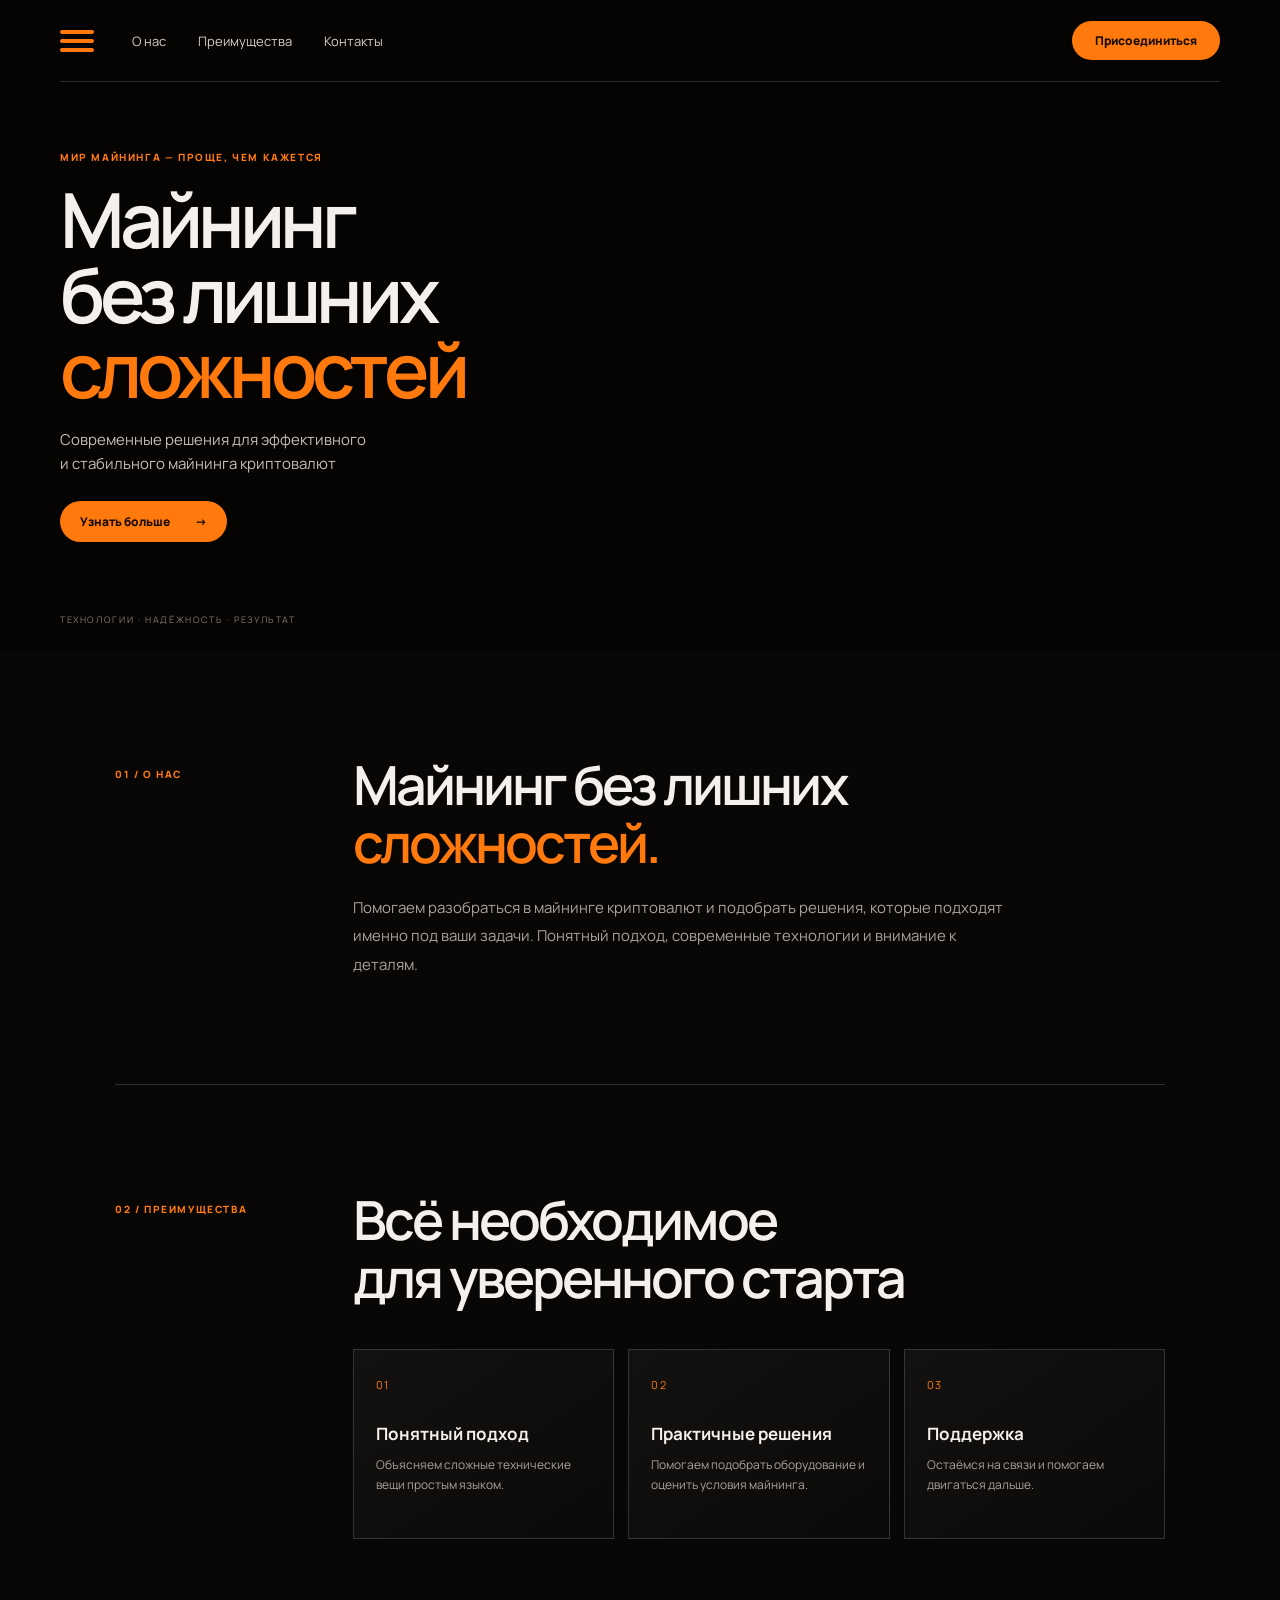
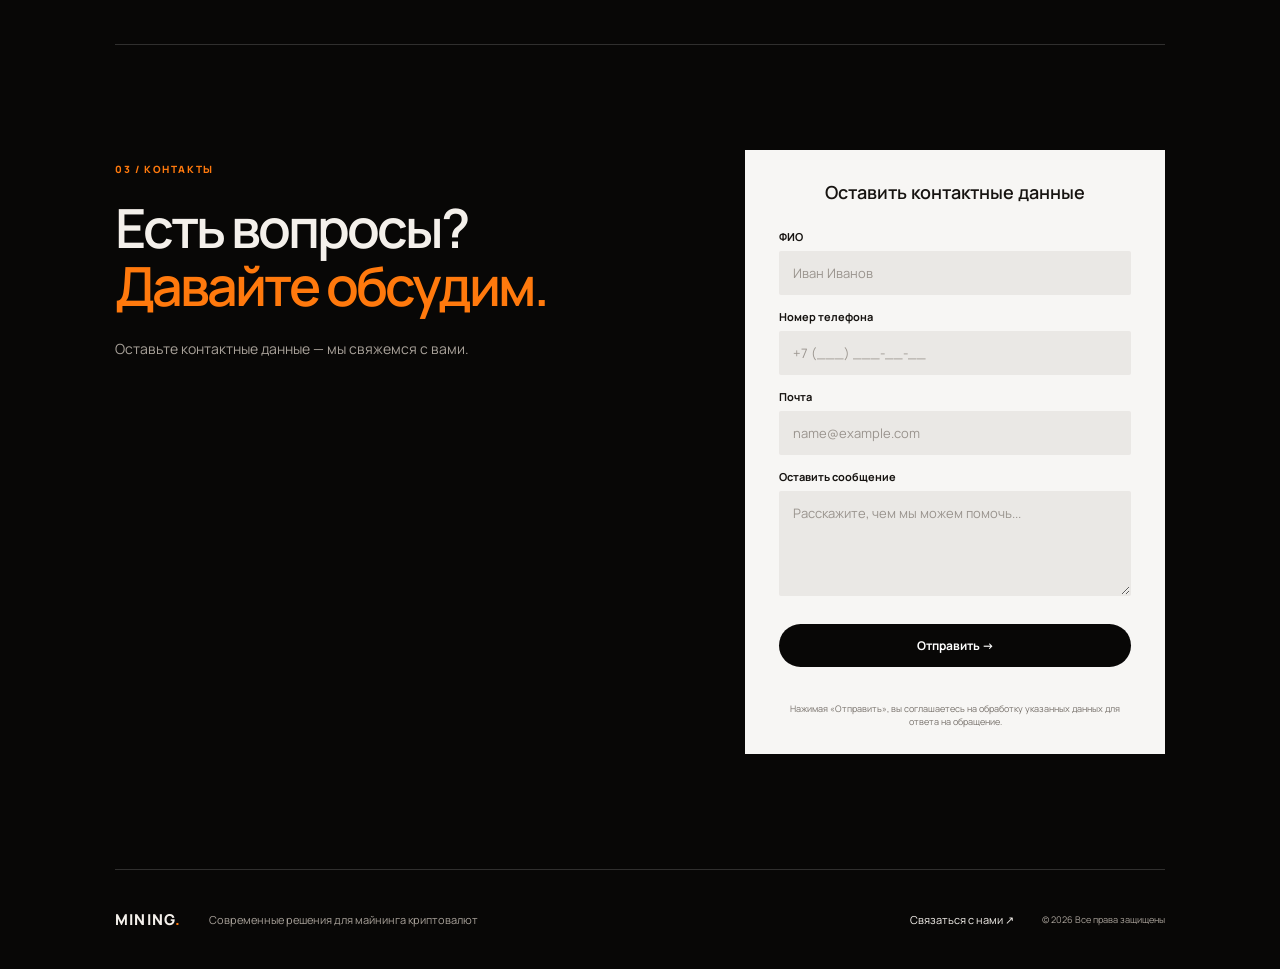
==== index.html @ ab720bd4 "Add files via upload" ====
<!doctype html>
<html lang="ru">
<head>
  <meta charset="UTF-8">
  <meta name="viewport" content="width=device-width, initial-scale=1">
  <meta name="description" content="Современные решения для эффективного и стабильного майнинга криптовалют.">
  <meta name="theme-color" content="#080706">
  <title>Майнинг без лишних сложностей</title>
  <link rel="preconnect" href="https://fonts.googleapis.com">
  <link rel="preconnect" href="https://fonts.gstatic.com" crossorigin>
  <link href="https://fonts.googleapis.com/css2?family=Manrope:wght@400;500;600;700;800&display=swap" rel="stylesheet">
  <link rel="stylesheet" href="styles.css">
</head>
<body>
  <main>
    <section class="hero" id="top">
      <div class="hero-art" aria-hidden="true"></div>
      <div class="hero-shade" aria-hidden="true"></div>
      <div class="hero-inner">
        <header class="site-header">
          <a class="brand-mark" href="#top" aria-label="На главную">
            <span></span><span></span><span></span>
          </a>
          <nav class="main-nav" aria-label="Главная навигация">
            <a href="#about">О нас</a>
            <a href="#advantages">Преимущества</a>
            <a href="#contacts">Контакты</a>
          </nav>
          <a class="join-button" href="#contacts">Присоединиться</a>
          <button class="menu-toggle" aria-label="Открыть меню" aria-expanded="false">
            <span></span><span></span><span></span>
          </button>
        </header>

        <div class="mobile-menu" hidden>
          <a href="#about">О нас</a>
          <a href="#advantages">Преимущества</a>
          <a href="#contacts">Контакты</a>
        </div>

        <div class="hero-copy">
          <p class="eyebrow">МИР МАЙНИНГА — ПРОЩЕ, ЧЕМ КАЖЕТСЯ</p>
          <h1>Майнинг<br>без лишних<br><span>сложностей</span></h1>
          <p class="hero-description">Современные решения для эффективного<br class="desktop-break"> и стабильного майнинга криптовалют</p>
          <a class="primary-button" href="#about">Узнать больше <span aria-hidden="true">→</span></a>
        </div>
        <div class="hero-bottom-note">ТЕХНОЛОГИИ · НАДЁЖНОСТЬ · РЕЗУЛЬТАТ</div>
      </div>
    </section>

    <section class="intro content-section" id="about">
      <div class="section-kicker">01 / О НАС</div>
      <div class="section-content">
        <h2>Майнинг без лишних<br><span>сложностей.</span></h2>
        <p>Помогаем разобраться в майнинге криптовалют и подобрать решения, которые подходят именно под ваши задачи. Понятный подход, современные технологии и внимание к деталям.</p>
      </div>
    </section>

    <section class="advantages content-section" id="advantages">
      <div class="section-kicker">02 / ПРЕИМУЩЕСТВА</div>
      <div class="section-content">
        <h2>Всё необходимое<br>для уверенного старта</h2>
        <div class="advantage-grid">
          <article class="advantage-card">
            <span class="card-number">01</span>
            <h3>Понятный подход</h3>
            <p>Объясняем сложные технические вещи простым языком.</p>
          </article>
          <article class="advantage-card">
            <span class="card-number">02</span>
            <h3>Практичные решения</h3>
            <p>Помогаем подобрать оборудование и оценить условия майнинга.</p>
          </article>
          <article class="advantage-card">
            <span class="card-number">03</span>
            <h3>Поддержка</h3>
            <p>Остаёмся на связи и помогаем двигаться дальше.</p>
          </article>
        </div>
      </div>
    </section>

    <section class="contact-section" id="contacts">
      <div class="contact-heading">
        <div class="section-kicker">03 / КОНТАКТЫ</div>
        <h2>Есть вопросы?<br><span>Давайте обсудим.</span></h2>
        <p>Оставьте контактные данные — мы свяжемся с вами.</p>
      </div>

      <form class="contact-form" id="contact-form">
        <h2>Оставить контактные данные</h2>
        <label for="fullname">ФИО</label>
        <input id="fullname" name="ФИО" type="text" placeholder="Иван Иванов" autocomplete="name" required minlength="2">
        <label for="phone">Номер телефона</label>
        <input id="phone" name="Телефон" type="tel" placeholder="+7 (___) ___-__-__" autocomplete="tel" required>
        <label for="email">Почта</label>
        <input id="email" name="Email" type="email" placeholder="name@example.com" autocomplete="email" required>
        <label for="message">Оставить сообщение</label>
        <textarea id="message" name="Сообщение" rows="4" placeholder="Расскажите, чем мы можем помочь..."></textarea>

        <!-- Honeypot: скрытое поле для простых антиспам-ботов. -->
        <input class="honeypot" type="text" name="_honey" tabindex="-1" autocomplete="off" aria-hidden="true">
        <input type="hidden" name="_subject" value="Новая заявка с сайта">
        <input type="hidden" name="_template" value="table">

        <button class="submit-button" type="submit">Отправить <span aria-hidden="true">→</span></button>
        <p class="form-status" id="form-status" role="status" aria-live="polite"></p>
        <p class="privacy-note">Нажимая «Отправить», вы соглашаетесь на обработку указанных данных для ответа на обращение.</p>
      </form>
    </section>
  </main>

  <footer class="site-footer">
    <a class="footer-brand" href="#top">MINING<span>.</span></a>
    <p>Современные решения для майнинга криптовалют</p>
    <a href="#contacts">Связаться с нами <span aria-hidden="true">↗</span></a>
    <small>© <span id="year"></span> Все права защищены</small>
  </footer>

  <script src="script.js"></script>
</body>
</html>
---- styles.css ----
* { box-sizing: border-box; }
:root {
  --bg: #080706;
  --panel: #11100e;
  --text: #f4f0eb;
  --muted: #a9a29a;
  --orange: #ff790d;
  --orange-light: #ff9a3c;
  --line: rgba(255,255,255,.16);
  --font: "Manrope", Arial, sans-serif;
}
html { scroll-behavior: smooth; scroll-padding-top: 88px; }
body { margin: 0; background: var(--bg); color: var(--text); font-family: var(--font); }
a { color: inherit; text-decoration: none; }
button, input, textarea { font: inherit; }
.hero {
  position: relative; min-height: 650px; overflow: hidden; isolation: isolate;
  background: #050403;
}
.hero-art {
  position: absolute; z-index: -2; inset: 110px 0 0 22%;
  background: url("assets/rocket-moon.jpg") center 53% / cover no-repeat;
  opacity: .96;
}
.hero-shade {
  position: absolute; z-index: -1; inset: 0;
  background: linear-gradient(90deg, #050403 0%, #050403 24%, rgba(5,4,3,.88) 37%, rgba(5,4,3,.12) 72%, rgba(5,4,3,.18) 100%),
              linear-gradient(0deg, #050403 0%, transparent 22%, transparent 78%, #050403 100%);
}
.hero-inner { width: min(1160px, calc(100% - 88px)); margin: 0 auto; position: relative; min-height: 650px; }
.site-header {
  height: 82px; display: flex; align-items: center; gap: 38px;
  border-bottom: 1px solid var(--line);
}
.brand-mark { width: 34px; display: flex; flex-direction: column; gap: 5px; flex: 0 0 auto; }
.brand-mark span { display: block; height: 4px; width: 34px; border-radius: 8px; background: var(--orange); }
.main-nav { display: flex; align-items: center; gap: 32px; font-size: 13px; color: #d4cec7; }
.main-nav a, .mobile-menu a { transition: color .2s; }
.main-nav a:hover, .mobile-menu a:hover { color: var(--orange-light); }
.join-button {
  margin-left: auto; background: var(--orange); color: #160b03; font-size: 12px; font-weight: 800;
  padding: 11px 23px; border-radius: 30px; transition: transform .2s, background .2s;
}
.join-button:hover, .primary-button:hover { transform: translateY(-2px); background: var(--orange-light); }
.menu-toggle { display: none; }
.hero-copy { padding-top: 68px; max-width: 490px; }
.eyebrow, .section-kicker { color: var(--orange); letter-spacing: .16em; font-size: 10px; font-weight: 800; }
.eyebrow { margin: 0 0 18px; }
.hero h1 { font-size: clamp(48px, 6vw, 76px); line-height: .99; letter-spacing: -.065em; margin: 0; font-weight: 600; }
.hero h1 span, .section-content h2 span, .contact-heading h2 span { color: var(--orange); }
.hero-description { color: #c5beb7; line-height: 1.65; font-size: 15px; margin: 20px 0 24px; }
.primary-button {
  display: inline-flex; gap: 25px; align-items: center; background: var(--orange); color: #160b03;
  padding: 12px 20px; border-radius: 30px; font-size: 12px; font-weight: 800; transition: .2s;
}
.hero-bottom-note { position: absolute; bottom: 24px; left: 0; font-size: 9px; letter-spacing: .18em; color: #827a72; }
.content-section { width: min(1050px, calc(100% - 88px)); margin: 0 auto; display: grid; grid-template-columns: 190px 1fr; gap: 48px; padding: 105px 0; border-bottom: 1px solid var(--line); }
.section-kicker { padding-top: 12px; }
.section-content h2, .contact-heading h2 { font-size: clamp(34px, 4.3vw, 54px); line-height: 1.08; letter-spacing: -.055em; margin: 0 0 22px; font-weight: 600; }
.section-content > p { max-width: 650px; color: var(--muted); font-size: 15px; line-height: 1.9; margin: 0; }
.advantage-grid { display: grid; grid-template-columns: repeat(3, 1fr); gap: 14px; margin-top: 42px; }
.advantage-card { min-height: 190px; border: 1px solid var(--line); background: linear-gradient(145deg, rgba(255,255,255,.045), rgba(255,255,255,.01)); padding: 22px; }
.card-number { color: var(--orange); font-size: 11px; letter-spacing: .12em; }
.advantage-card h3 { font-size: 17px; margin: 28px 0 10px; }
.advantage-card p { color: var(--muted); font-size: 12px; line-height: 1.7; margin: 0; }
.contact-section {
  width: min(1050px, calc(100% - 88px)); margin: 0 auto; padding: 105px 0 115px;
  display: grid; grid-template-columns: 1fr 420px; align-items: start; gap: 70px;
}
.contact-heading h2 { margin-top: 22px; }
.contact-heading p { color: var(--muted); font-size: 14px; line-height: 1.8; }
.contact-form { background: #f7f6f4; color: #171411; padding: 30px 34px 25px; }
.contact-form h2 { text-align: center; font-size: 18px; font-weight: 600; margin: 0 0 25px; }
.contact-form label { display: block; font-size: 11px; font-weight: 700; margin: 14px 0 7px; }
.contact-form input:not([type="hidden"]), .contact-form textarea {
  width: 100%; border: 1px solid transparent; background: #eae8e5; color: #171411; border-radius: 2px;
  padding: 12px 13px; font-size: 13px; outline: none; transition: border .2s, background .2s;
}
.contact-form input:focus, .contact-form textarea:focus { border-color: var(--orange); background: #fff; }
.contact-form textarea { resize: vertical; min-height: 105px; }
.contact-form input::placeholder, .contact-form textarea::placeholder { color: #9a948e; }
.submit-button {
  width: 100%; border: 0; border-radius: 30px; margin-top: 23px; padding: 13px 18px;
  background: #080706; color: white; cursor: pointer; font-size: 12px; font-weight: 700; transition: .2s;
}
.submit-button:hover { background: var(--orange); color: #160b03; }
.submit-button:disabled { opacity: .65; cursor: wait; }
.form-status { min-height: 18px; font-size: 12px; text-align: center; margin: 12px 0 0; }
.form-status.success { color: #187444; }
.form-status.error { color: #b3261e; }
.privacy-note { font-size: 9px; color: #77716b; line-height: 1.5; text-align: center; margin: 5px 0 0; }
.honeypot { position: absolute !important; left: -5000px !important; opacity: 0 !important; }
.site-footer {
  border-top: 1px solid var(--line); min-height: 100px; width: min(1050px, calc(100% - 88px));
  margin: 0 auto; display: flex; align-items: center; gap: 28px; color: var(--muted); font-size: 11px;
}
.footer-brand { color: var(--text); font-size: 15px; font-weight: 800; letter-spacing: .08em; }
.footer-brand span { color: var(--orange); }
.site-footer p { margin-right: auto; }
.site-footer > a:not(.footer-brand) { color: var(--text); }
.site-footer small { white-space: nowrap; }
@media (max-width: 760px) {
  .hero, .hero-inner { min-height: 650px; }
  .hero-inner, .content-section, .contact-section, .site-footer { width: min(100% - 40px, 560px); }
  .site-header { height: 72px; gap: 20px; }
  .main-nav, .join-button { display: none; }
  .menu-toggle { display: flex; margin-left: auto; width: 38px; height: 38px; flex-direction: column; justify-content: center; gap: 5px; border: 0; background: transparent; cursor: pointer; }
  .menu-toggle span { width: 27px; height: 3px; background: var(--orange); border-radius: 5px; }
  .mobile-menu { position: absolute; z-index: 5; top: 72px; right: 0; width: 190px; padding: 17px; background: #171411; border: 1px solid var(--line); display: flex; flex-direction: column; gap: 15px; font-size: 13px; }
  .mobile-menu[hidden] { display: none; }
  .hero-art { inset: 230px -90px 0 0; background-position: 48% center; opacity: .82; }
  .hero-shade { background: linear-gradient(180deg, #050403 0%, #050403 27%, rgba(5,4,3,.25) 60%, #050403 100%); }
  .hero-copy { padding-top: 58px; max-width: 100%; }
  .eyebrow { font-size: 9px; }
  .hero h1 { font-size: clamp(46px, 13vw, 66px); }
  .hero-description { font-size: 13px; max-width: 330px; }
  .desktop-break { display: none; }
  .hero-bottom-note { font-size: 8px; }
  .content-section { grid-template-columns: 1fr; gap: 20px; padding: 75px 0; }
  .section-kicker { padding: 0; }
  .section-content h2, .contact-heading h2 { font-size: 39px; }
  .advantage-grid { grid-template-columns: 1fr; margin-top: 28px; }
  .advantage-card { min-height: 150px; }
  .advantage-card h3 { margin-top: 18px; }
  .contact-section { grid-template-columns: 1fr; gap: 28px; padding: 75px 0; }
  .contact-form { padding: 25px 20px; }
  .site-footer { padding: 25px 0; display: grid; grid-template-columns: 1fr 1fr; gap: 12px; }
  .site-footer p { grid-column: 1 / -1; grid-row: 2; margin: 0; }
  .site-footer small { text-align: right; }
}
@media (prefers-reduced-motion: reduce) { html { scroll-behavior: auto; } *, *::before, *::after { transition-duration: .01ms !important; } }
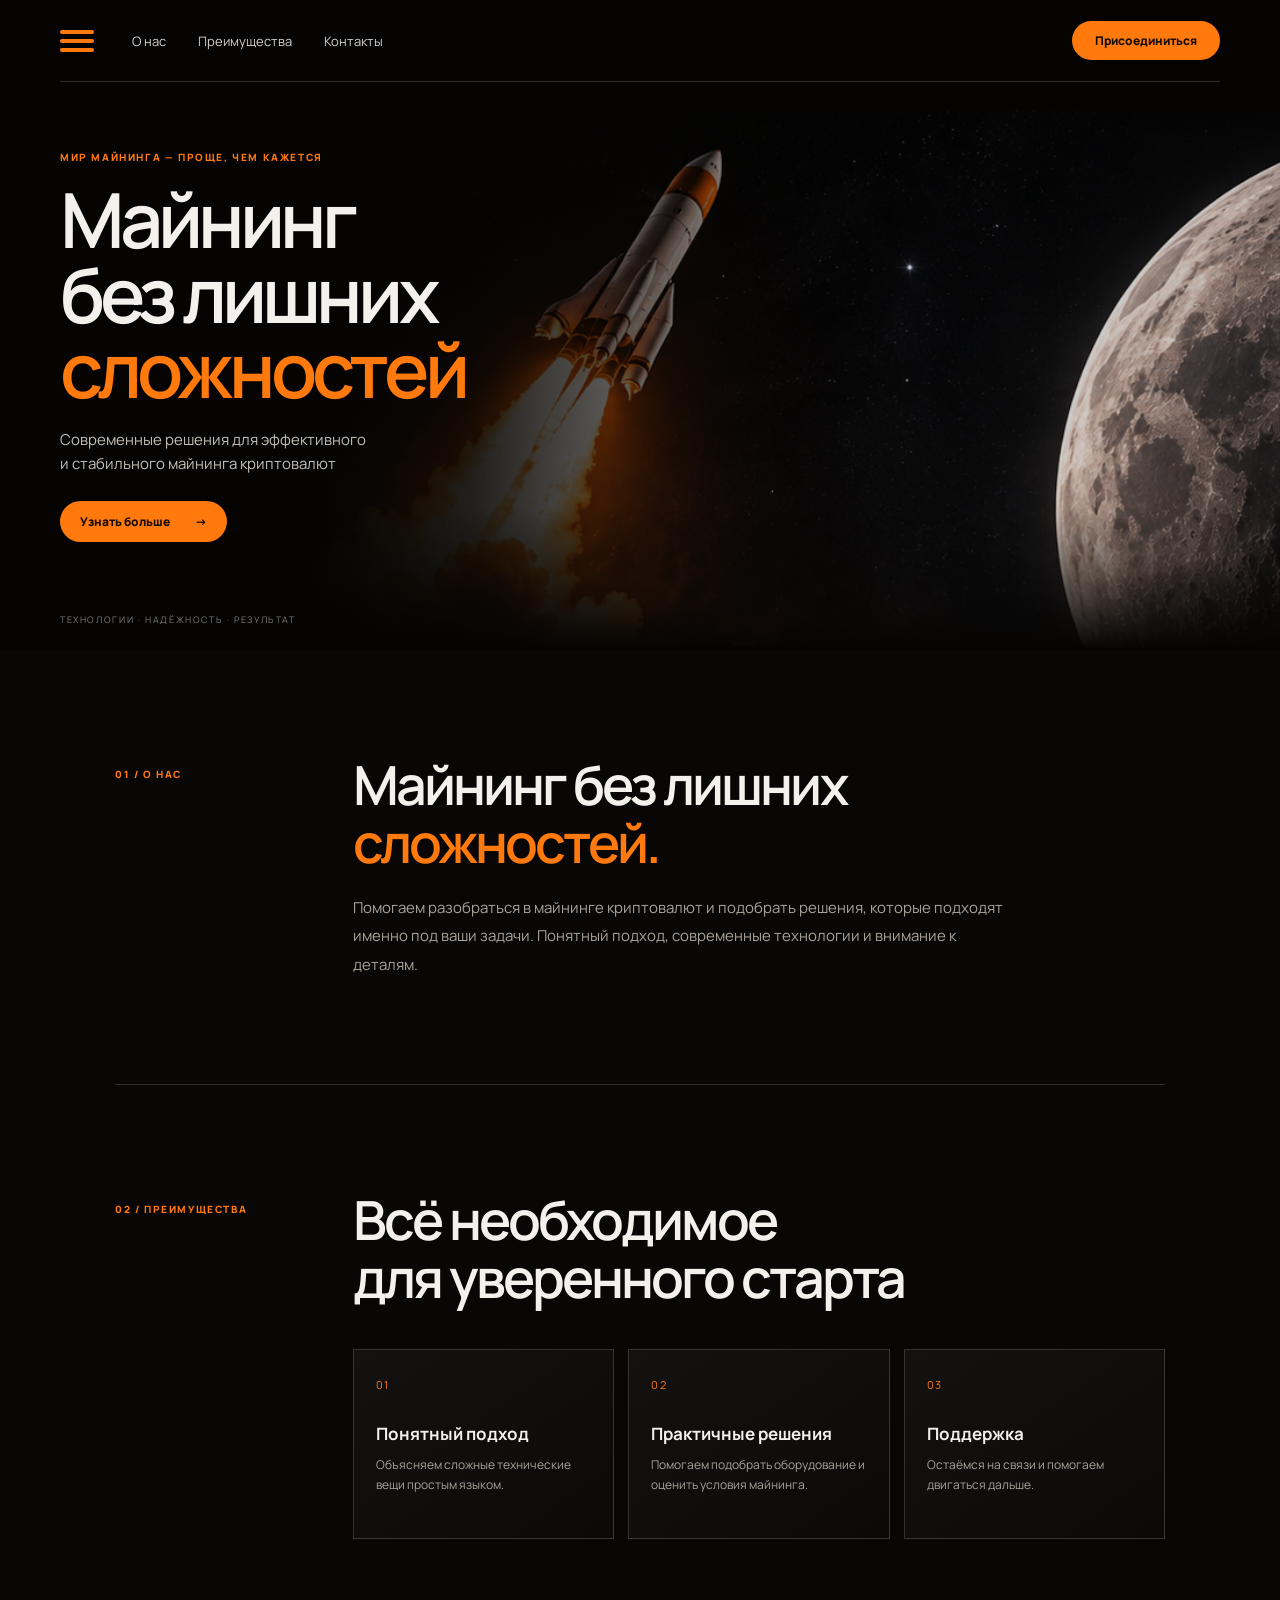
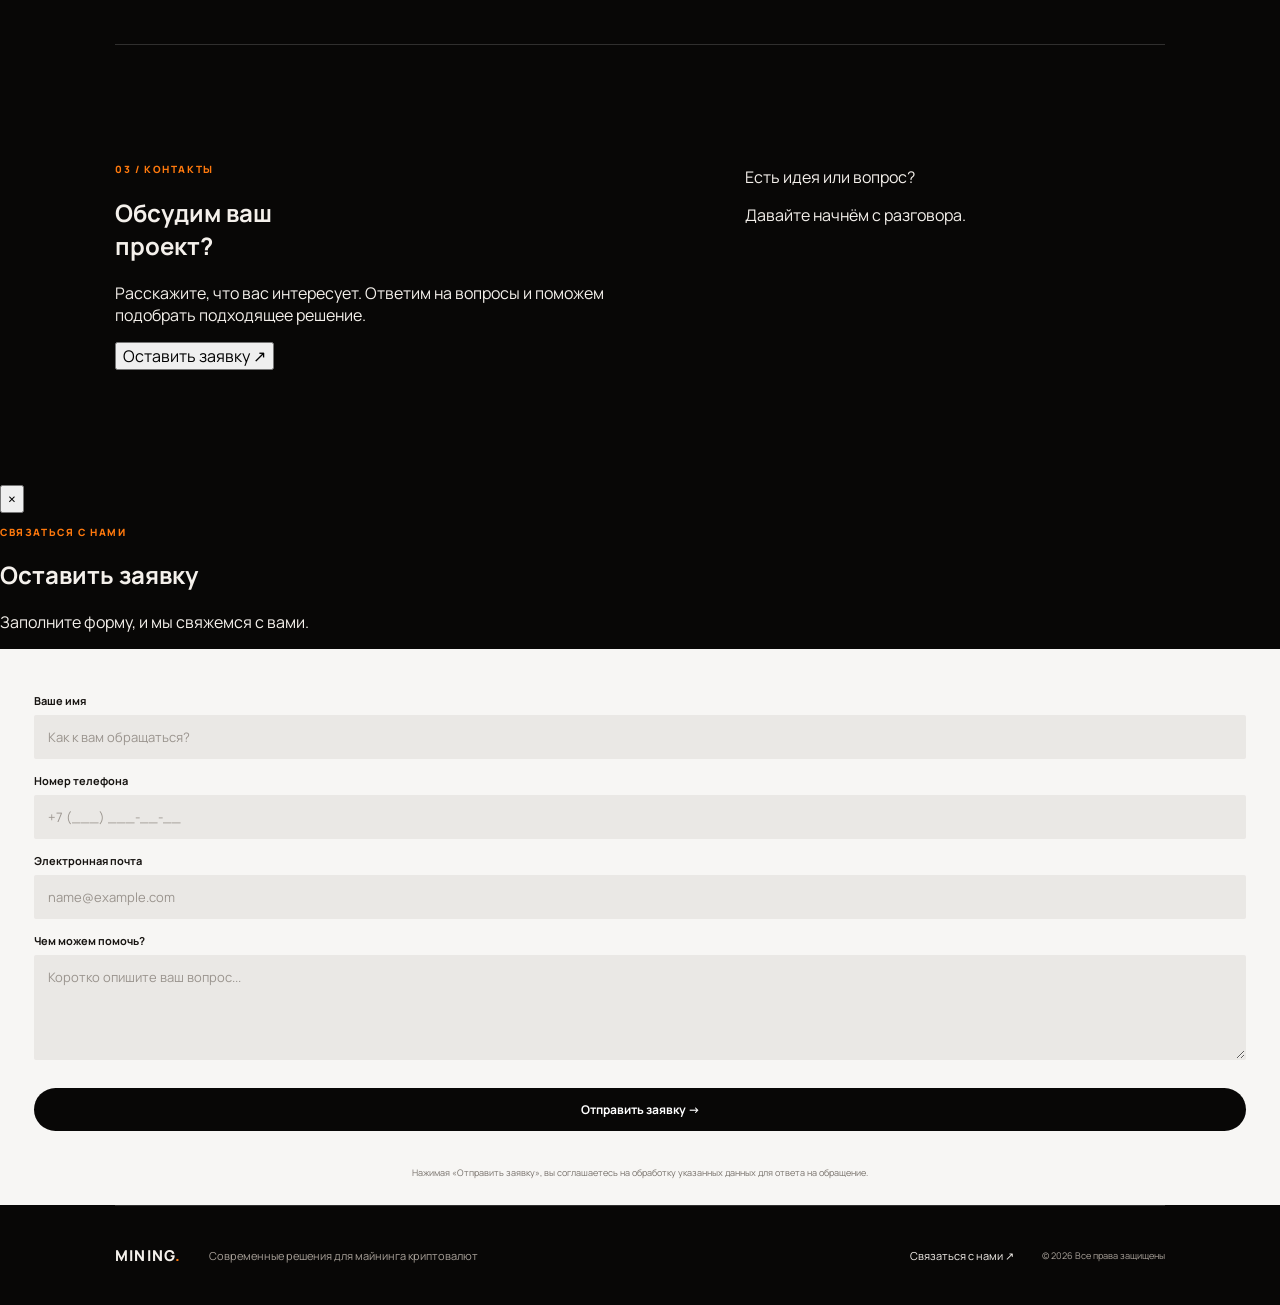
==== commit 76e98f4d: "Redesign contact section and add modal form" ====
--- a/index.html
+++ b/index.html
@@ -81,33 +81,50 @@
     </section>
 
     <section class="contact-section" id="contacts">
-      <div class="contact-heading">
+      <div class="contact-copy">
         <div class="section-kicker">03 / КОНТАКТЫ</div>
-        <h2>Есть вопросы?<br><span>Давайте обсудим.</span></h2>
-        <p>Оставьте контактные данные — мы свяжемся с вами.</p>
+        <h2>Обсудим ваш<br><span>проект?</span></h2>
+        <p>Расскажите, что вас интересует. Ответим на вопросы и поможем подобрать подходящее решение.</p>
+        <button class="contact-open-button" type="button" data-open-contact>
+          Оставить заявку <span aria-hidden="true">↗</span>
+        </button>
       </div>
+      <div class="contact-side">
+        <span class="contact-side-line"></span>
+        <p>Есть идея или вопрос?</p>
+        <span>Давайте начнём с разговора.</span>
+      </div>
+    </section>
 
-      <form class="contact-form" id="contact-form">
-        <h2>Оставить контактные данные</h2>
-        <label for="fullname">ФИО</label>
-        <input id="fullname" name="ФИО" type="text" placeholder="Иван Иванов" autocomplete="name" required minlength="2">
-        <label for="phone">Номер телефона</label>
-        <input id="phone" name="Телефон" type="tel" placeholder="+7 (___) ___-__-__" autocomplete="tel" required>
-        <label for="email">Почта</label>
-        <input id="email" name="Email" type="email" placeholder="name@example.com" autocomplete="email" required>
-        <label for="message">Оставить сообщение</label>
-        <textarea id="message" name="Сообщение" rows="4" placeholder="Расскажите, чем мы можем помочь..."></textarea>
+    <div class="contact-modal" id="contact-modal" aria-hidden="true">
+      <div class="contact-modal-backdrop" data-close-contact></div>
+      <div class="contact-modal-dialog" role="dialog" aria-modal="true" aria-labelledby="contact-modal-title">
+        <button class="contact-modal-close" type="button" aria-label="Закрыть форму" data-close-contact>×</button>
+        <div class="section-kicker">СВЯЗАТЬСЯ С НАМИ</div>
+        <h2 id="contact-modal-title">Оставить <span>заявку</span></h2>
+        <p class="modal-description">Заполните форму, и мы свяжемся с вами.</p>
 
-        <!-- Honeypot: скрытое поле для простых антиспам-ботов. -->
-        <input class="honeypot" type="text" name="_honey" tabindex="-1" autocomplete="off" aria-hidden="true">
-        <input type="hidden" name="_subject" value="Новая заявка с сайта">
-        <input type="hidden" name="_template" value="table">
+        <form class="contact-form" id="contact-form">
+          <label for="fullname">Ваше имя</label>
+          <input id="fullname" name="ФИО" type="text" placeholder="Как к вам обращаться?" autocomplete="name" required minlength="2">
+          <label for="phone">Номер телефона</label>
+          <input id="phone" name="Телефон" type="tel" placeholder="+7 (___) ___-__-__" autocomplete="tel" required>
+          <label for="email">Электронная почта</label>
+          <input id="email" name="Email" type="email" placeholder="name@example.com" autocomplete="email" required>
+          <label for="message">Чем можем помочь?</label>
+          <textarea id="message" name="Сообщение" rows="3" placeholder="Коротко опишите ваш вопрос..."></textarea>
 
-        <button class="submit-button" type="submit">Отправить <span aria-hidden="true">→</span></button>
-        <p class="form-status" id="form-status" role="status" aria-live="polite"></p>
-        <p class="privacy-note">Нажимая «Отправить», вы соглашаетесь на обработку указанных данных для ответа на обращение.</p>
-      </form>
-    </section>
+          <input class="honeypot" type="text" name="_honey" tabindex="-1" autocomplete="off" aria-hidden="true">
+          <input type="hidden" name="_subject" value="Новая заявка с сайта">
+          <input type="hidden" name="_template" value="table">
+
+          <button class="submit-button" type="submit">Отправить заявку <span aria-hidden="true">→</span></button>
+          <p class="form-status" id="form-status" role="status" aria-live="polite"></p>
+          <p class="privacy-note">Нажимая «Отправить заявку», вы соглашаетесь на обработку указанных данных для ответа на обращение.</p>
+        </form>
+      </div>
+    </div>
+
   </main>
 
   <footer class="site-footer">
--- a/styles.css
+++ b/styles.css
@@ -19,7 +19,7 @@
 }
 .hero-art {
   position: absolute; z-index: -2; inset: 110px 0 0 22%;
-  background: url("assets/rocket-moon.jpg") center 53% / cover no-repeat;
+  background: url("assets/rocket-moon.png") center 53% / cover no-repeat;
   opacity: .96;
 }
 .hero-shade {
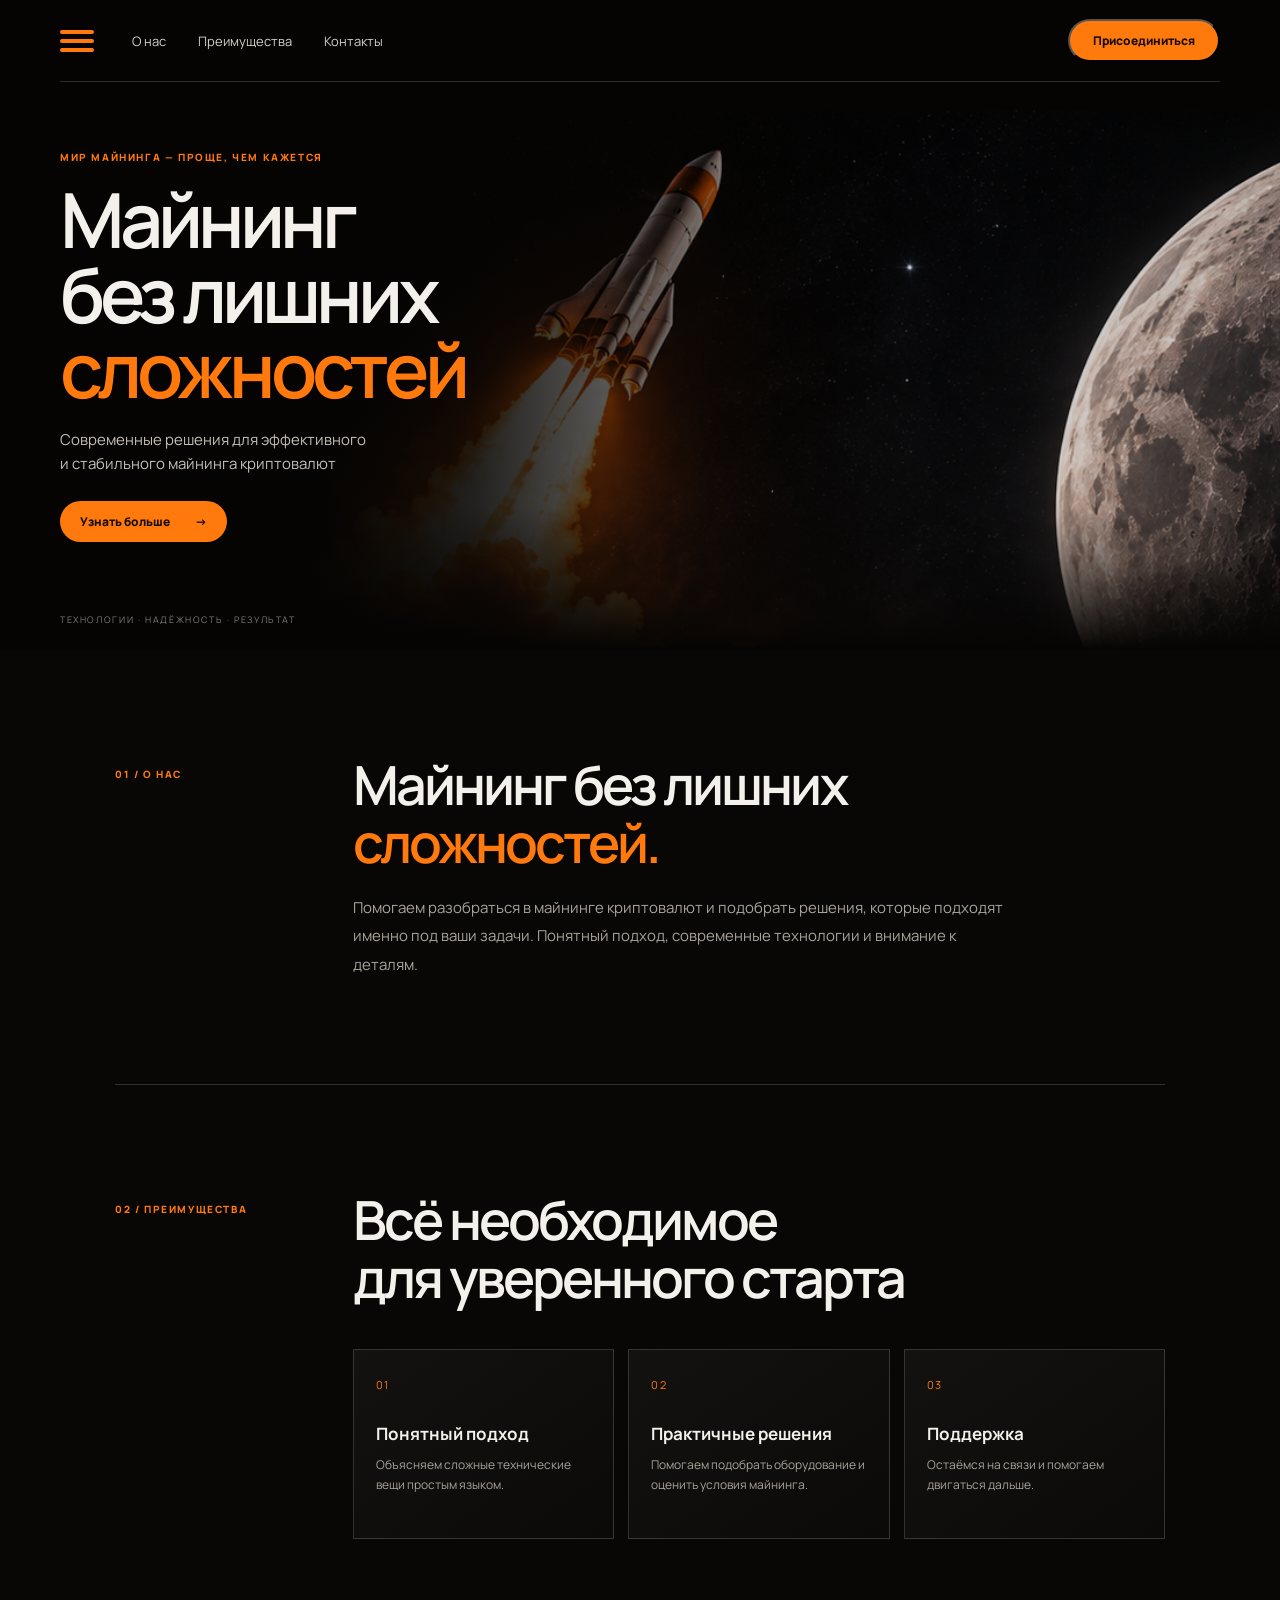
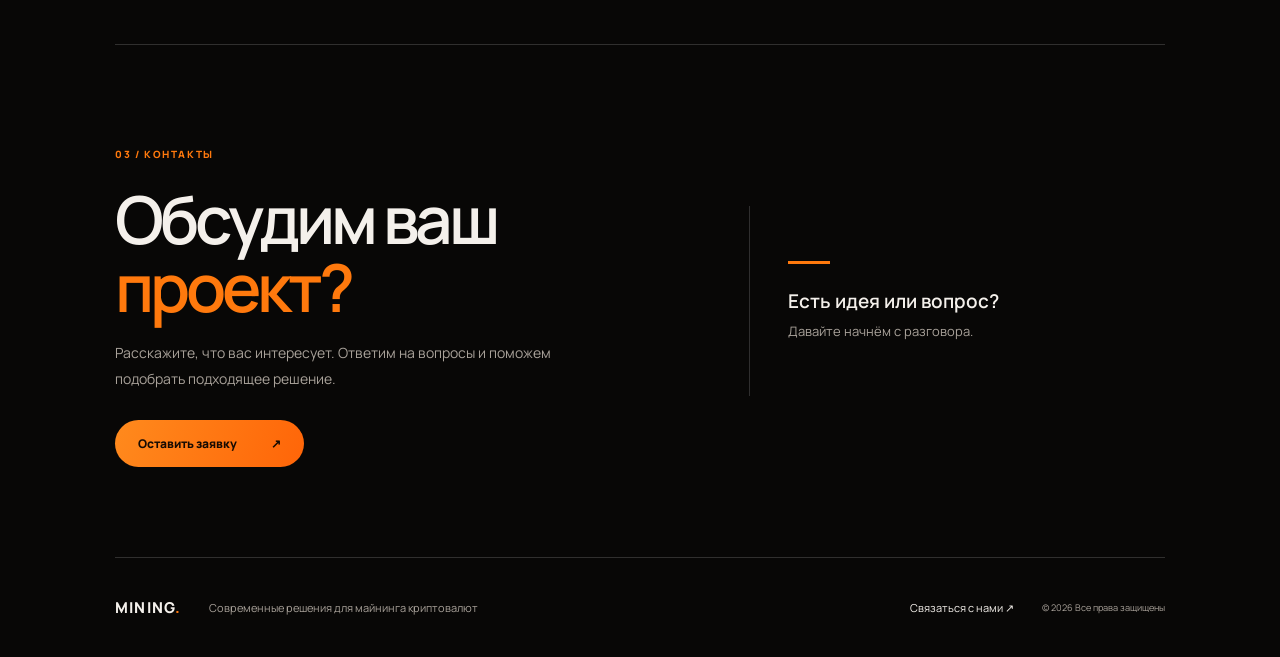
==== commit 59b34805: "Open contact form from header button" ====
--- a/index.html
+++ b/index.html
@@ -26,7 +26,7 @@
             <a href="#advantages">Преимущества</a>
             <a href="#contacts">Контакты</a>
           </nav>
-          <a class="join-button" href="#contacts">Присоединиться</a>
+          <button class="join-button" type="button" data-open-contact>Присоединиться</button>
           <button class="menu-toggle" aria-label="Открыть меню" aria-expanded="false">
             <span></span><span></span><span></span>
           </button>
--- a/styles.css
+++ b/styles.css
@@ -129,3 +129,162 @@
   .site-footer small { text-align: right; }
 }
 @media (prefers-reduced-motion: reduce) { html { scroll-behavior: auto; } *, *::before, *::after { transition-duration: .01ms !important; } }
+
+
+/* Контактная секция и форма в модальном окне */
+.contact-section {
+  position: relative;
+  min-height: 390px;
+  padding: 90px 0;
+  grid-template-columns: 1.15fr .85fr;
+  align-items: center;
+  border-bottom: 0;
+}
+.contact-copy { max-width: 600px; }
+.contact-copy h2 {
+  font-size: clamp(42px, 5.2vw, 66px);
+  line-height: 1.04;
+  letter-spacing: -.06em;
+  font-weight: 600;
+  margin: 24px 0 18px;
+}
+.contact-copy h2 span, .contact-modal-dialog h2 span { color: var(--orange); }
+.contact-copy > p {
+  max-width: 460px;
+  color: var(--muted);
+  font-size: 14px;
+  line-height: 1.85;
+  margin: 0 0 28px;
+}
+.contact-open-button {
+  display: inline-flex;
+  align-items: center;
+  gap: 34px;
+  border: 0;
+  border-radius: 30px;
+  padding: 15px 23px;
+  background: linear-gradient(110deg, #ff8a1d, #ff6508);
+  color: #160b03;
+  font-size: 12px;
+  font-weight: 800;
+  cursor: pointer;
+  transition: transform .2s, filter .2s;
+}
+.contact-open-button:hover { transform: translateY(-2px); filter: brightness(1.12); }
+.contact-side {
+  min-height: 190px;
+  border-left: 1px solid rgba(255,255,255,.16);
+  padding: 20px 0 20px 38px;
+  display: flex;
+  flex-direction: column;
+  justify-content: center;
+  align-items: flex-start;
+}
+.contact-side-line { width: 42px; height: 3px; background: var(--orange); margin-bottom: 24px; }
+.contact-side p { color: #f4f0eb; font-size: 19px; font-weight: 600; margin: 0 0 8px; }
+.contact-side > span:last-child { color: var(--muted); font-size: 13px; }
+.contact-modal {
+  position: fixed;
+  inset: 0;
+  z-index: 1000;
+  display: flex;
+  align-items: center;
+  justify-content: center;
+  padding: 24px;
+  opacity: 0;
+  visibility: hidden;
+  pointer-events: none;
+  transition: opacity .22s ease, visibility .22s ease;
+}
+.contact-modal.is-open {
+  opacity: 1;
+  visibility: visible;
+  pointer-events: auto;
+}
+.contact-modal-backdrop {
+  position: absolute;
+  inset: 0;
+  background: rgba(0,0,0,.78);
+  backdrop-filter: blur(9px);
+}
+.contact-modal-dialog {
+  position: relative;
+  width: min(100%, 510px);
+  max-height: min(90vh, 820px);
+  overflow-y: auto;
+  padding: 38px 42px 32px;
+  background: linear-gradient(145deg, #191613, #0d0c0a);
+  border: 1px solid rgba(255,255,255,.13);
+  box-shadow: 0 28px 100px rgba(0,0,0,.55);
+  transform: translateY(14px) scale(.985);
+  transition: transform .22s ease;
+}
+.contact-modal.is-open .contact-modal-dialog { transform: translateY(0) scale(1); }
+.contact-modal-close {
+  position: absolute;
+  top: 13px;
+  right: 17px;
+  width: 36px;
+  height: 36px;
+  border: 1px solid rgba(255,255,255,.14);
+  border-radius: 50%;
+  background: rgba(255,255,255,.04);
+  color: #f4f0eb;
+  font-size: 25px;
+  line-height: 1;
+  cursor: pointer;
+  transition: background .2s, color .2s;
+}
+.contact-modal-close:hover { background: var(--orange); color: #160b03; }
+.contact-modal-dialog h2 {
+  margin: 15px 0 8px;
+  font-size: clamp(30px, 5vw, 42px);
+  line-height: 1.1;
+  letter-spacing: -.05em;
+  font-weight: 600;
+}
+.modal-description { color: var(--muted); font-size: 13px; margin: 0 0 22px; }
+.contact-modal .contact-form { padding: 0; background: transparent; color: var(--text); }
+.contact-modal .contact-form label { color: #d9d2ca; font-size: 11px; margin: 14px 0 7px; }
+.contact-modal .contact-form input:not([type="hidden"]),
+.contact-modal .contact-form textarea {
+  background: rgba(255,255,255,.055);
+  border: 1px solid rgba(255,255,255,.12);
+  color: var(--text);
+  border-radius: 5px;
+  padding: 13px 14px;
+  font-size: 13px;
+}
+.contact-modal .contact-form input:focus,
+.contact-modal .contact-form textarea:focus {
+  border-color: var(--orange);
+  background: rgba(255,255,255,.08);
+}
+.contact-modal .contact-form input::placeholder,
+.contact-modal .contact-form textarea::placeholder { color: #817a72; }
+.contact-modal .contact-form textarea { min-height: 86px; }
+.contact-modal .submit-button {
+  margin-top: 20px;
+  padding: 14px 18px;
+  border-radius: 5px;
+  background: linear-gradient(110deg, #ff8a1d, #ff6508);
+  color: #160b03;
+}
+.contact-modal .submit-button:hover { filter: brightness(1.12); background: linear-gradient(110deg, #ff9a3c, #ff790d); }
+.contact-modal .form-status { color: var(--muted); }
+.contact-modal .form-status.success { color: #71d69b; }
+.contact-modal .form-status.error { color: #ff8b82; }
+.contact-modal .privacy-note { color: #817a72; }
+body.modal-open { overflow: hidden; }
+@media (max-width: 760px) {
+  .contact-section {
+    min-height: auto;
+    grid-template-columns: 1fr;
+    gap: 42px;
+    padding: 75px 0;
+  }
+  .contact-copy h2 { font-size: 43px; }
+  .contact-side { min-height: auto; padding: 8px 0 8px 22px; }
+  .contact-modal { padding: 12px; }
+  .contact-modal-dialog { padding: 34px 22px 25px; max-height: 94vh; }
+}
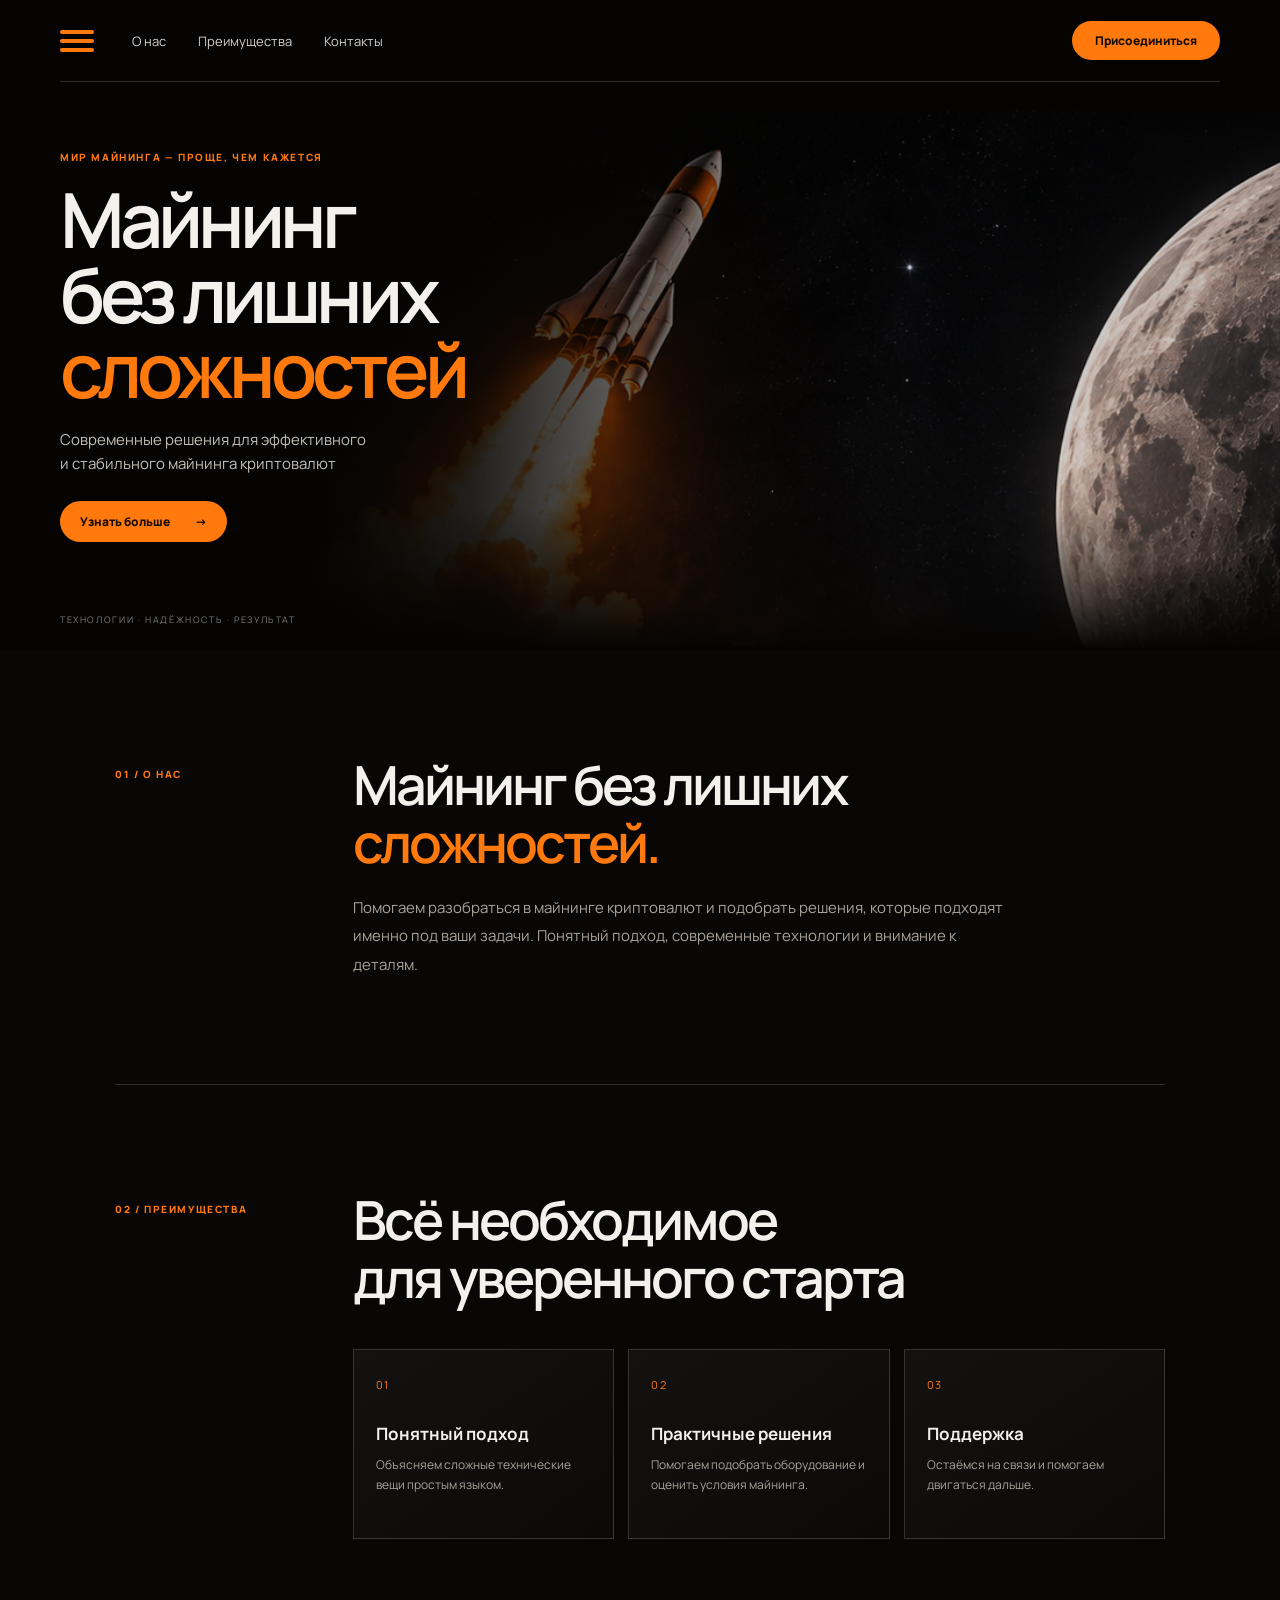
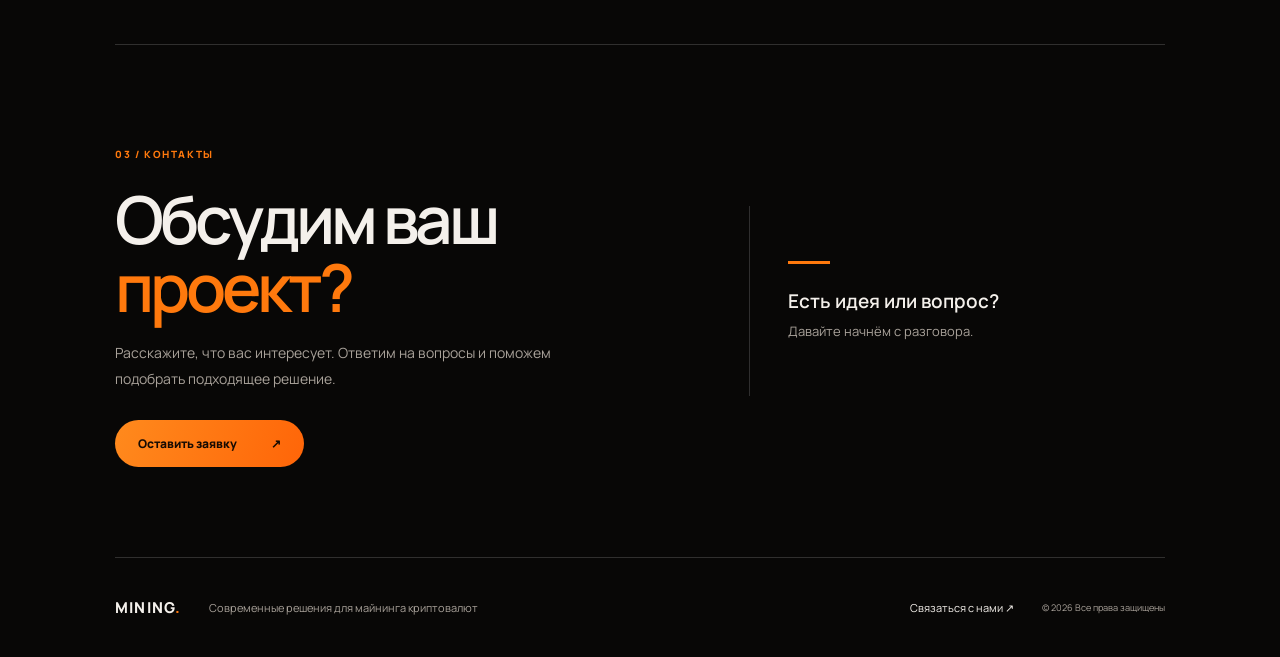
==== commit 4f4780a7: "Move contact dialog outside page layout and refresh assets" ====
--- a/index.html
+++ b/index.html
@@ -9,7 +9,7 @@
   <link rel="preconnect" href="https://fonts.googleapis.com">
   <link rel="preconnect" href="https://fonts.gstatic.com" crossorigin>
   <link href="https://fonts.googleapis.com/css2?family=Manrope:wght@400;500;600;700;800&display=swap" rel="stylesheet">
-  <link rel="stylesheet" href="styles.css">
+  <link rel="stylesheet" href="styles.css?v=contact-modal-2">
 </head>
 <body>
   <main>
@@ -96,7 +96,19 @@
       </div>
     </section>
 
-    <div class="contact-modal" id="contact-modal" aria-hidden="true">
+
+
+  </main>
+
+  <footer class="site-footer">
+    <a class="footer-brand" href="#top">MINING<span>.</span></a>
+    <p>Современные решения для майнинга криптовалют</p>
+    <a href="#contacts">Связаться с нами <span aria-hidden="true">↗</span></a>
+    <small>© <span id="year"></span> Все права защищены</small>
+  </footer>
+
+
+  <div class="contact-modal" id="contact-modal" aria-hidden="true">
       <div class="contact-modal-backdrop" data-close-contact></div>
       <div class="contact-modal-dialog" role="dialog" aria-modal="true" aria-labelledby="contact-modal-title">
         <button class="contact-modal-close" type="button" aria-label="Закрыть форму" data-close-contact>×</button>
@@ -125,15 +137,6 @@
       </div>
     </div>
 
-  </main>
-
-  <footer class="site-footer">
-    <a class="footer-brand" href="#top">MINING<span>.</span></a>
-    <p>Современные решения для майнинга криптовалют</p>
-    <a href="#contacts">Связаться с нами <span aria-hidden="true">↗</span></a>
-    <small>© <span id="year"></span> Все права защищены</small>
-  </footer>
-
-  <script src="script.js"></script>
+  <script src="script.js?v=contact-modal-2"></script>
 </body>
 </html>
--- a/styles.css
+++ b/styles.css
@@ -39,7 +39,7 @@
 .main-nav a:hover, .mobile-menu a:hover { color: var(--orange-light); }
 .join-button {
   margin-left: auto; background: var(--orange); color: #160b03; font-size: 12px; font-weight: 800;
-  padding: 11px 23px; border-radius: 30px; transition: transform .2s, background .2s;
+  padding: 11px 23px; border: 0; border-radius: 30px; font-family: inherit; cursor: pointer; transition: transform .2s, background .2s;
 }
 .join-button:hover, .primary-button:hover { transform: translateY(-2px); background: var(--orange-light); }
 .menu-toggle { display: none; }
